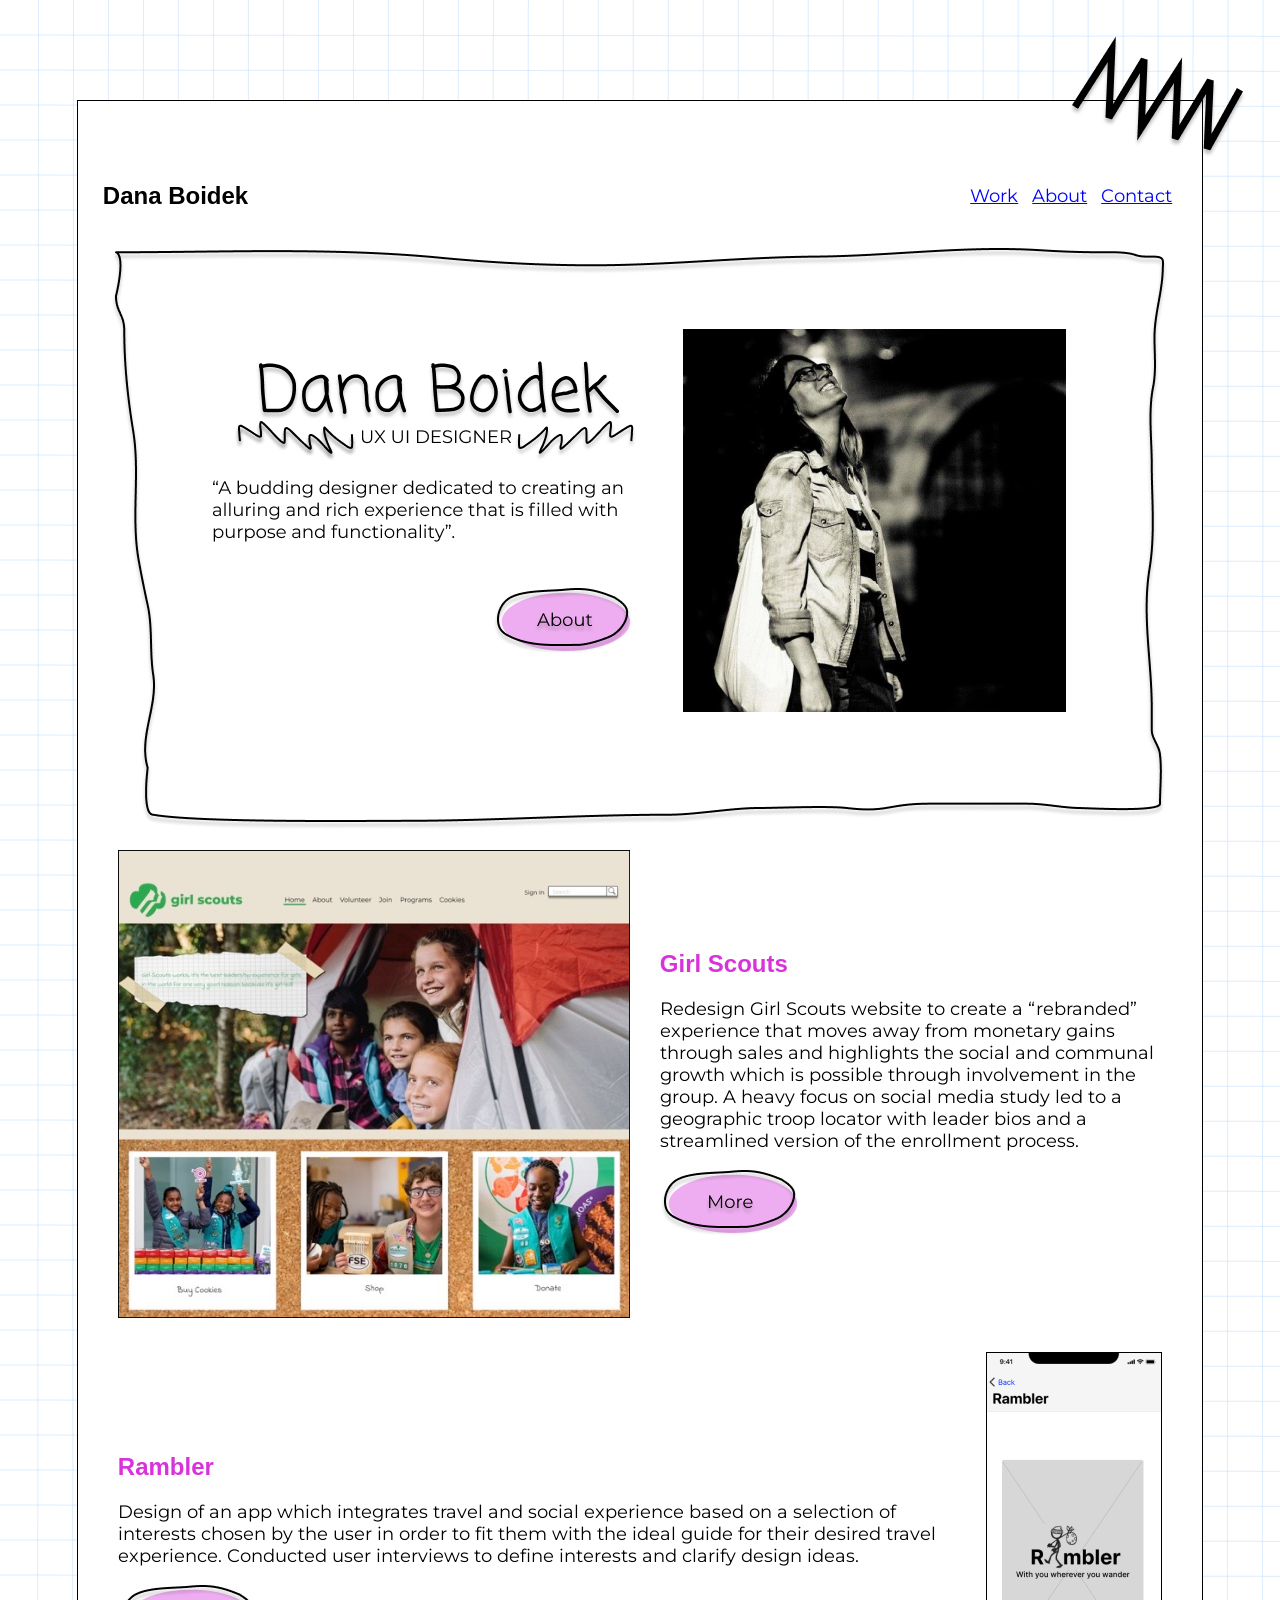
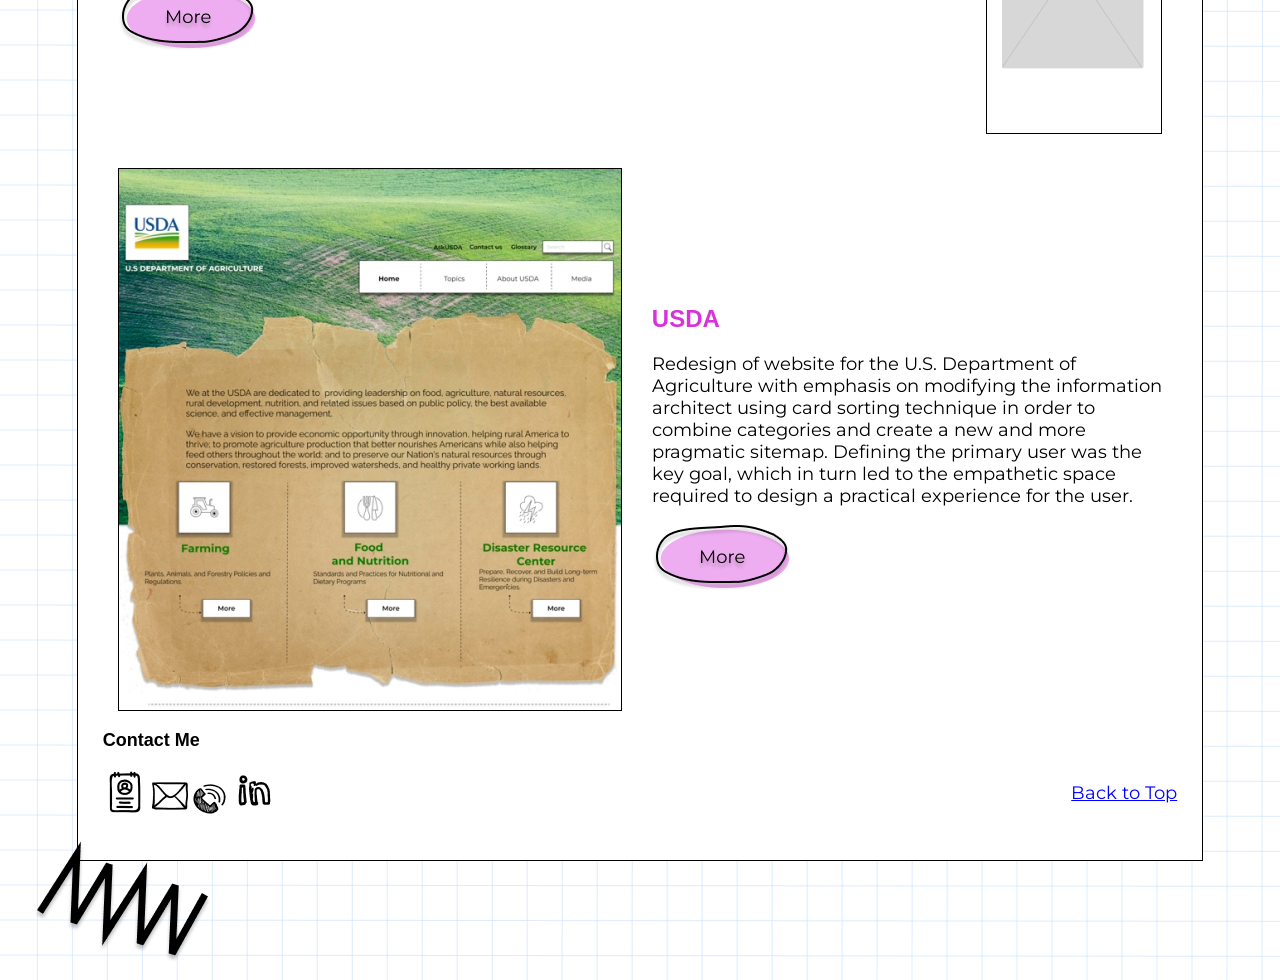
==== index.html @ ffc780bb "updated images" ====
<!DOCTYPE html>
<html lang="en">

<head>
  <meta charset="UTF-8">
  <meta name="viewport" content="width=device-width, initial-scale=1.0">
  <link href="style.css" type="text/css" rel="stylesheet">
  <title>Dana Boidek</title>
</head>

<body>

  <div class="outsidediv" id="backtotop">

  <div class="display-block">
    <img src="images/Vector_98.png" class="float-right">
  </div>

  <main>
      <header>
        <nav>
          <a href="index.html" id="logo"><h1>Dana Boidek</h1></a>
           <ul>
             <li><a href="#">Work</a></li>
             <li><a href="#">About</a></li>
             <li><a href="#">Contact</a></li>
           </ul>
         </nav>
     </header>

     <div class="insidediv">
       <a href="#">
         <img src="images/heroimg.png">
       </a>
     </div>

     <div class="flex-container">
       <div class="item-left">
         <img src="images/girlscouts.png">
       </div>
       <div class="item-right">
         <h2>Girl Scouts</h2>
         <p>Redesign Girl Scouts website to create a “rebranded” experience that moves away from monetary gains through sales and highlights the social and communal growth which is possible through involvement in the group. A heavy focus on social media study led to a geographic troop locator with leader bios and a streamlined version of the enrollment process.</p>
         <a href="#">
           <img src="images/more.png">
         </a>
       </div>
     </div>

     <div class="flex-container">
       <div class="item-left">
         <h2>Rambler</h2>
         <p>Design of an app which integrates travel and social experience based on a selection of interests chosen by the user in order to fit them with the ideal guide for their desired travel experience. Conducted user interviews to define interests and clarify design ideas.</p>
         <a href="#">
           <img src="images/more.png">
         </a>
       </div>
       <div class="item-right">
         <img src="images/rambler.png">
       </div>
     </div>

     <div class="flex-container">
       <div class="item-left">
         <img src="images/usda.png">
       </div>
       <div class="item-right">
         <h2>USDA</h2>
         <p>Redesign of website for the U.S. Department of Agriculture with emphasis on modifying the information architect using card sorting technique in order to combine categories and create a new and more pragmatic sitemap. Defining the primary user was the key goal, which in turn led to the empathetic space required to design a practical experience for the user.</p>
         <a href="#">
           <img src="images/more.png">
         </a>
       </div>
     </div>

  </main>

  <footer>
    <h6>Contact Me</h6>
    <div class="flex-container">
      <div class="contact-links">
        
        <ul>
          <li>
            <a href="#">
              <img src="images/resume.png">
            </a>
          </li>
          <li>
            <a href="#">
              <img src="images/mail.png">
            </a>
          </li>
          <li>
            <a href="#">
              <img src="images/phone.png">
            </a>
          </li>
          <li>
            <a href="#">
              <img src="images/linkdin.png">
            </a>
          </li>
        </ul>
      </div>

      <div class="backtotoplink">
        <a href="#backtotop">Back to Top</a>
      </div>

    </div>

    <img src="images/Vector_98.png"  class="float-left">

  </footer>

  </div>

</body>

</html>
---- style.css ----
/*********** Import Fonts ***********/

@import url('https://fonts.googleapis.com/css2?family=Coming+Soon&family=Montserrat&display=swap');

/*********** Background Image ***********/

body {
  background-image: url("images/Group_262.png");
}

/*********** Background Container ***********/

.outsidediv {
  background-color: white ;
  border: solid 1px  black ;
  width: 85%;
  margin: 100px auto ;
  padding: 25px;
}

/*********** Hero Section ***********/

.center {
  margin: 0 auto; 
}
.insidediv {
  text-align: center;
}
/*********** Fonts ***********/

h1 {
  font-family: 'Coming Soon', sans-serif;
  font-size: 24px;
}

h2 {
  font-family: 'Coming Soon', sans-serif;
  font-size: 24px;
  color: #d833db;


}
h6 {
  font-family: 'Coming Soon', sans-serif;
  font-size: 18px ;
  margin: 0;
}

p {
  font-family: 'Montserrat', sans-serif;
  font-size: 18px;
}

/*********** Header ***********/

header ul {
  float: right;
  color: black;
  margin: 0;
}

header li {
  display: inline-block;
  padding: 0px 5px;
  margin: 0;
  font-family: 'Montserrat', sans-serif;
  font-size: 18px;
}

header {
  display: inline;
  margin: 0;
  padding: 5px;
}

nav {
  display: flex;
  justify-content: space-between;
  align-items: center;
}

/*********** Link Styles ***********/

a {
  font-family: 'Montserrat', sans-serif;
  font-size: 18px;
  text-decoration: underline;
  color: blue;
}

a#logo {
  color: #000;
  text-decoration: none;
}

/*********** Footer ***********/

div.contact-links ul {

  list-style-type: none;
  padding: 0;
}

div.contact-links ul li {
  display: inline;
}

div.contact-links ul li a {
  text-decoration: none;
}
.contact-links {
  display: flex;
  justify-content: space-between;
  align-items: center;
}

footer div.flex-container {
  display: flex;
  justify-content: space-between;
  align-items: center;
}

/*********** Home Page Case Studies ***********/

div.flex-container {
  display: flex;
  justify-content: space-around;
  align-items: center;
}

.item-left img,
.item-right img {
  max-width: 40vw;
}

div.item-left,
div.item-right {
  padding: 15px 15px;
}

/*********** Decorative Element - Zig Zag ***********/

div.display-block {
  display: inline-block;
  width: 100%;
  height: 10px;
}

.float-right {
  float: right;
  position: relative;
  margin-top: -100px;
  left: 75px;
}

.float-left {
  float: left;
  position: relative;
  right: 75px;
}


a#logo {
  color: #000;
  text-decoration: none;
}

@media only screen and (min-width: 600px) {
/* desktop */
      .item1 {grid-area:header;}
      .item2 {grid-area:insidediv;}
      .item3 {grid-area: paragraph;}
      .item4 {grid-area: contact-links;}
      .item5 {grid-area: backbutton;}

.grid-container {
  display: grid;
  grid-template-areas: 
  'header header header header header header'
  'insidediv insidediv insidediv insidediv insidediv insidediv'
  'paragraph paragraph paragraph paragraph paragraph paragraph'
  'contact-links contact-links contact-links backbutton backbutton'
 ;
  grid-gap: 10px;
  padding: 10px; 

grid-template-rows: 75% 25%;
grid-template-columns: 75% 25%;
}

}




@media only screen and (max-width: 600px) {
/* mobile */
.item1 {grid-area:header;}
.item2 {grid-area:insidediv;}
.item3 {grid-area: paragraph;}
.item4 {grid-area: contact-links;}
.item5 {grid-area: backbutton;}

.grid-container {
  display: grid;
  grid-template-areas: 
  'header '
  'insidediv '
  'paragraph'
  'contact-links backbutton'
 ;
  grid-gap: 10px;
  padding: 100px; 

grid-template-rows: 75% 25%;
grid-template-columns: 10% ;
}

#logo {
  width: 50px; 
}

}


.aboutPhoto {
  width: 100%; 
}
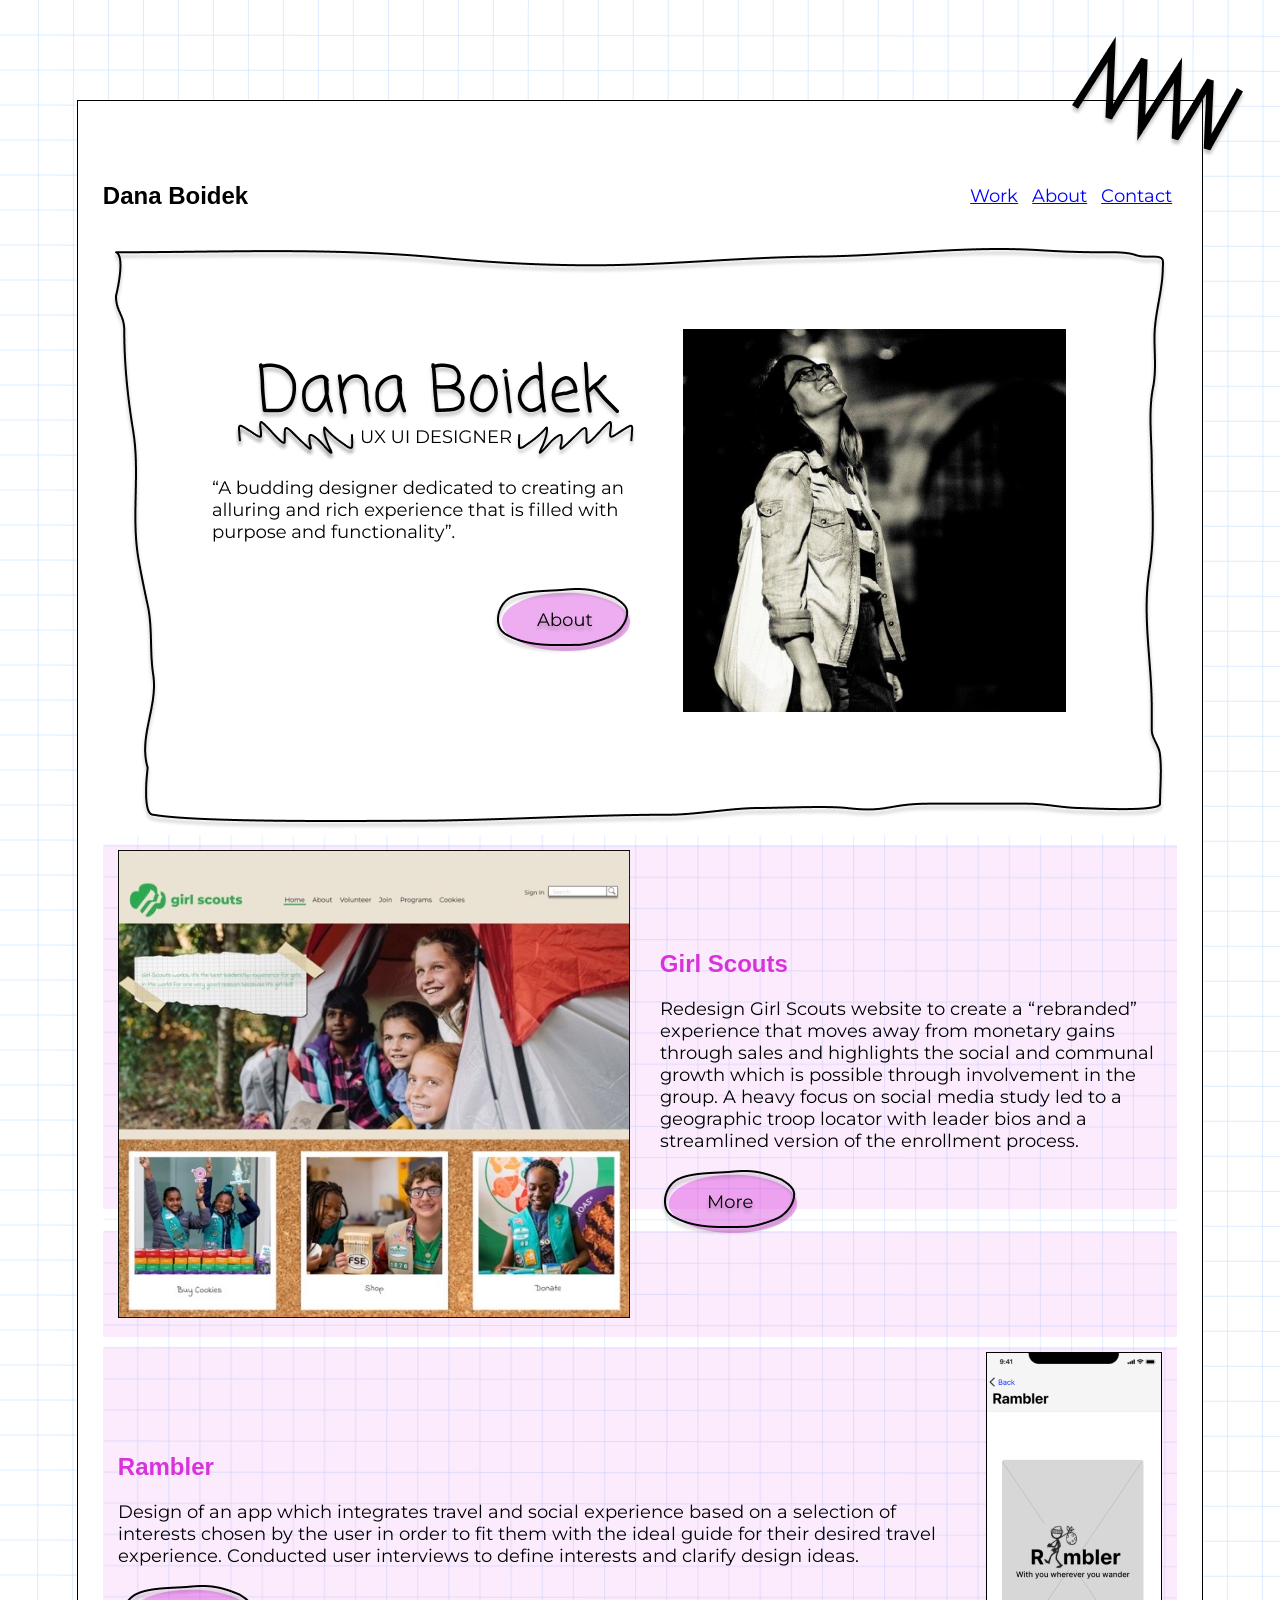
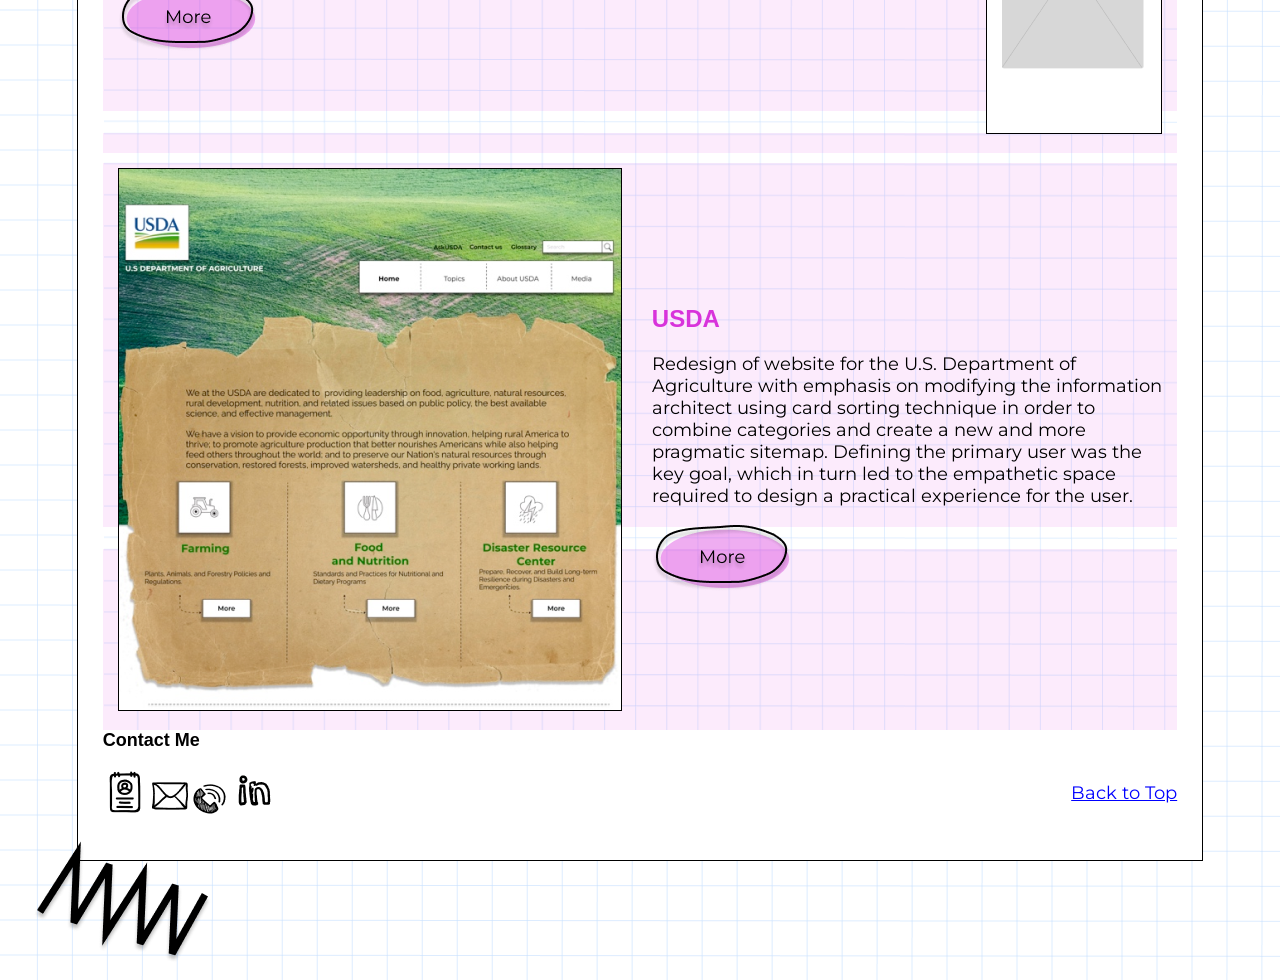
==== commit 3e6ff060: "." ====
--- a/index.html
+++ b/index.html
@@ -34,7 +34,7 @@
        </a>
      </div>
 
-     <div class="flex-container">
+     <div class="flex-container" id="GirlScouts">
        <div class="item-left">
          <img src="images/girlscouts.png">
        </div>
@@ -47,7 +47,7 @@
        </div>
      </div>
 
-     <div class="flex-container">
+     <div class="flex-container" id="Rambler">
        <div class="item-left">
          <h2>Rambler</h2>
          <p>Design of an app which integrates travel and social experience based on a selection of interests chosen by the user in order to fit them with the ideal guide for their desired travel experience. Conducted user interviews to define interests and clarify design ideas.</p>
@@ -60,7 +60,7 @@
        </div>
      </div>
 
-     <div class="flex-container">
+     <div class="flex-container"  id="USDA">
        <div class="item-left">
          <img src="images/usda.png">
        </div>
@@ -117,5 +117,6 @@
   </div>
 
 </body>
-
+<script src="https://ajax.googleapis.com/ajax/libs/jquery/3.4.1/jquery.min.js"></script>
+<script src="js/index.js"></script>
 </html>
--- a/style.css
+++ b/style.css
@@ -227,3 +227,18 @@
   width: 100%; 
 }
 
+#GirlScouts {
+  background-image: url("images/casestudygrid.png") ;
+
+
+}
+
+#Rambler {
+  background-image: url("images/casestudygrid.png");
+
+}
+
+#USDA {
+  background-image: url("images/casestudygrid.png");
+
+}
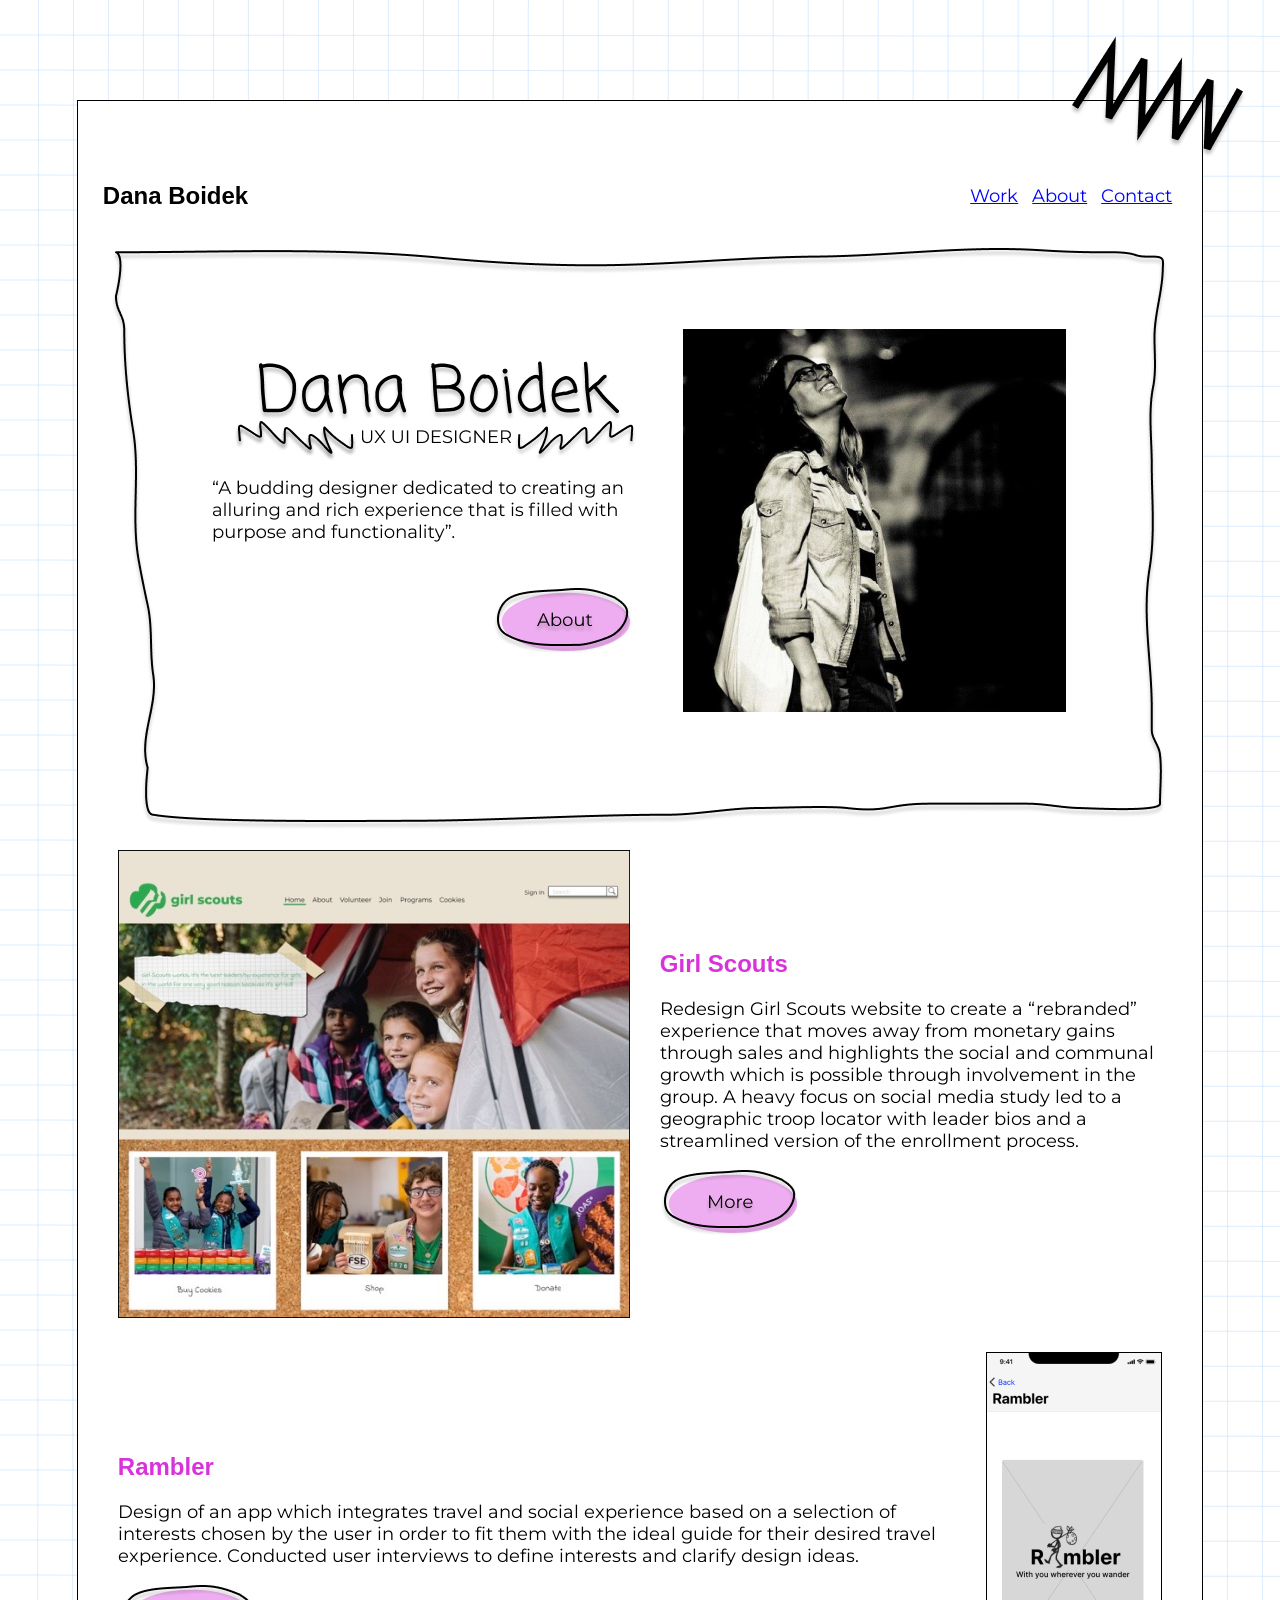
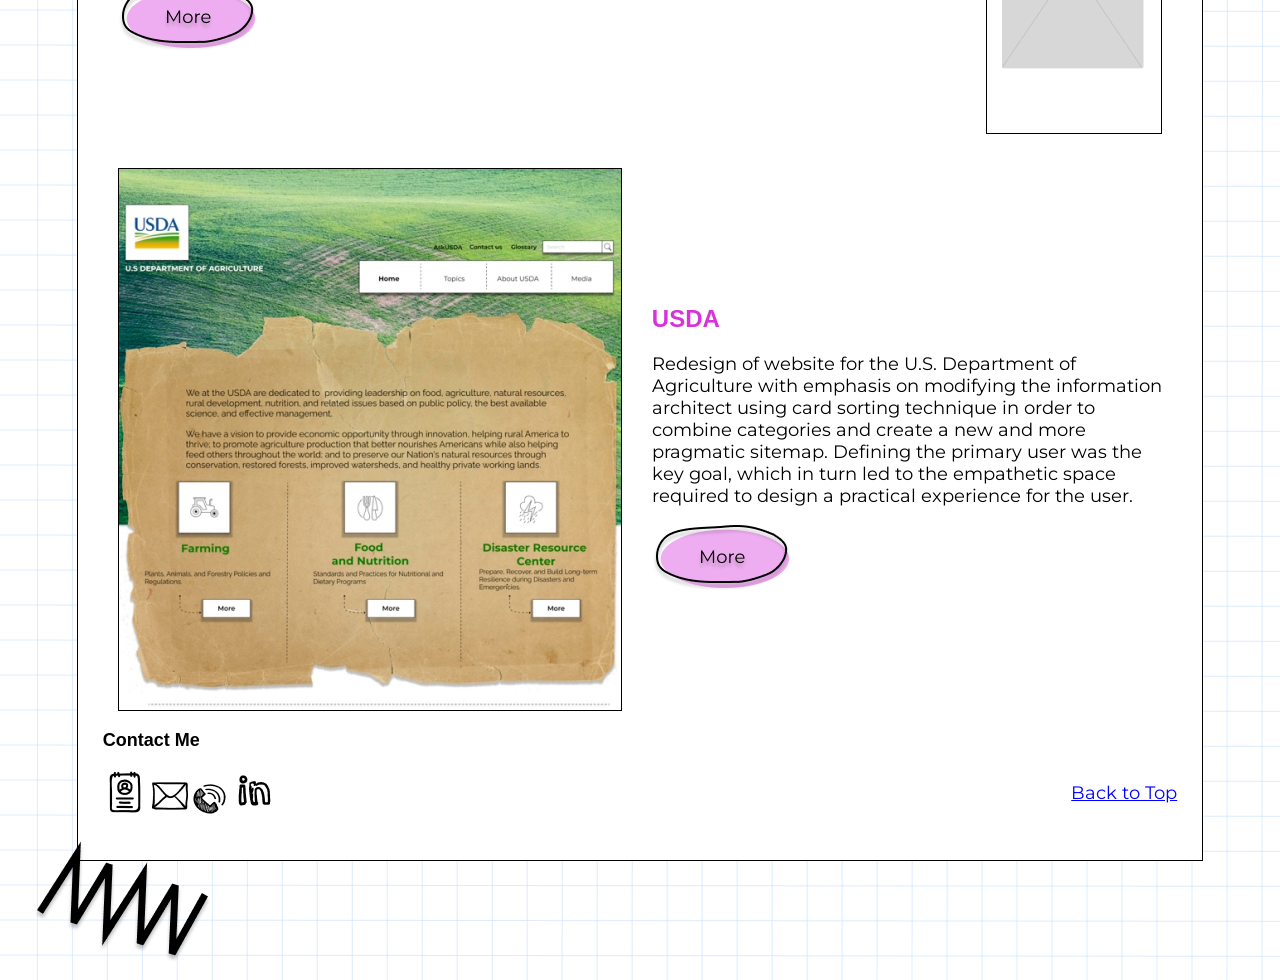
==== commit 1ff7f67b: "updates" ====
--- a/index.html
+++ b/index.html
@@ -35,6 +35,7 @@
      </div>
 
      <div class="flex-container" id="GirlScouts">
+       <div class="gridBg"> </div>
        <div class="item-left">
          <img src="images/girlscouts.png">
        </div>
@@ -48,6 +49,7 @@
      </div>
 
      <div class="flex-container" id="Rambler">
+      <div class="gridBgrambler"> </div>
        <div class="item-left">
          <h2>Rambler</h2>
          <p>Design of an app which integrates travel and social experience based on a selection of interests chosen by the user in order to fit them with the ideal guide for their desired travel experience. Conducted user interviews to define interests and clarify design ideas.</p>
@@ -61,6 +63,7 @@
      </div>
 
      <div class="flex-container"  id="USDA">
+      <div class="gridBg"> </div>
        <div class="item-left">
          <img src="images/usda.png">
        </div>
--- a/style.css
+++ b/style.css
@@ -136,6 +136,8 @@
 div.item-left,
 div.item-right {
   padding: 15px 15px;
+  position: relative;
+  z-index: 5px;
 }
 
 /*********** Decorative Element - Zig Zag ***********/
@@ -227,18 +229,45 @@
   width: 100%; 
 }
 
+/* case study area */
+
 #GirlScouts {
-  background-image: url("images/casestudygrid.png") ;
-
+position: relative;
 
 }
 
 #Rambler {
+position: relative;
+
+}
+
+#USDA {
+position: relative;
+}
+
+.gridBg {
   background-image: url("images/casestudygrid.png");
-
-}
-
-#USDA {
+  background-size: cover;
+  position: absolute;
+  top: 65px;
+  left: 0;
+  z-index:1px ;
+  width: 100%;
+  height: 364px;
+  display:none ;
+
+
+}
+
+.gridBgrambler {
   background-image: url("images/casestudygrid.png");
+  background-size: cover;
+  position: absolute;
+  top: 42px;
+  left: 0;
+  z-index:1px ;
+  width: 100%;
+  height: 334px;
+  display: none;
 
 }
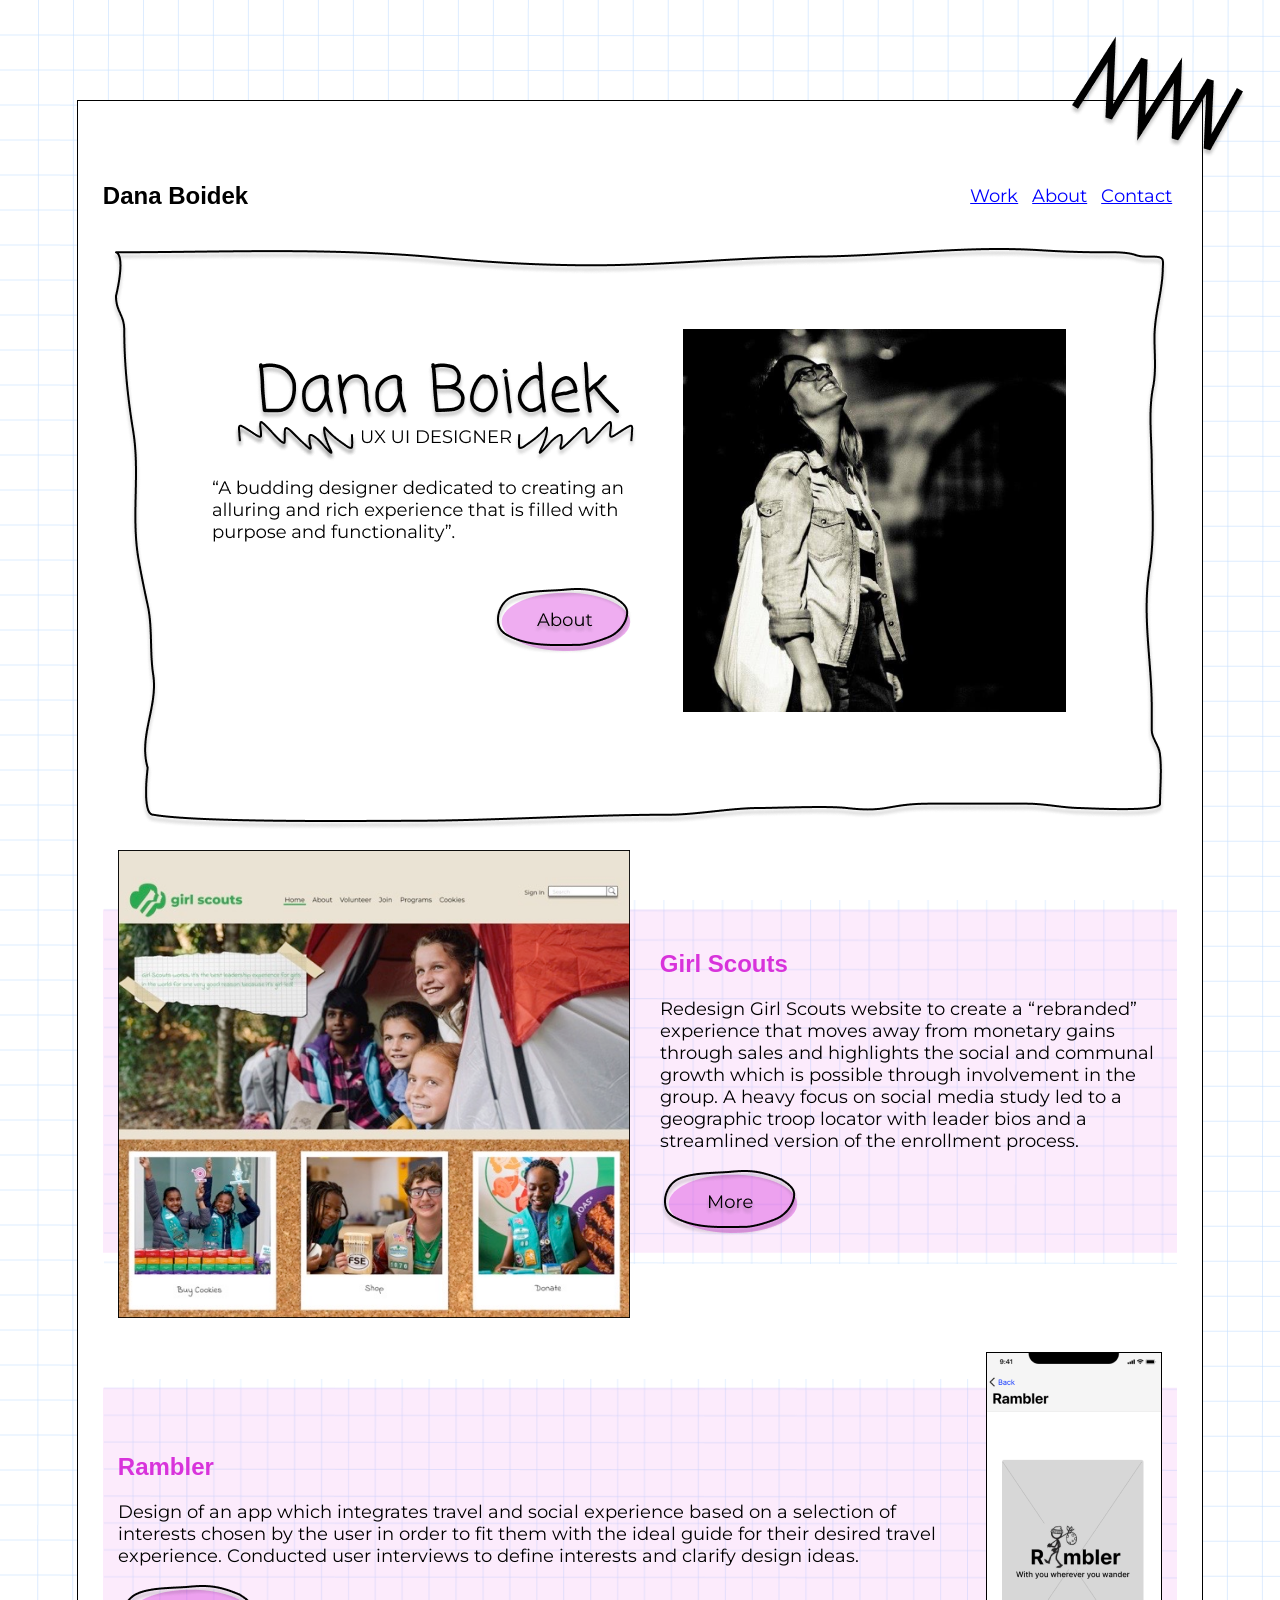
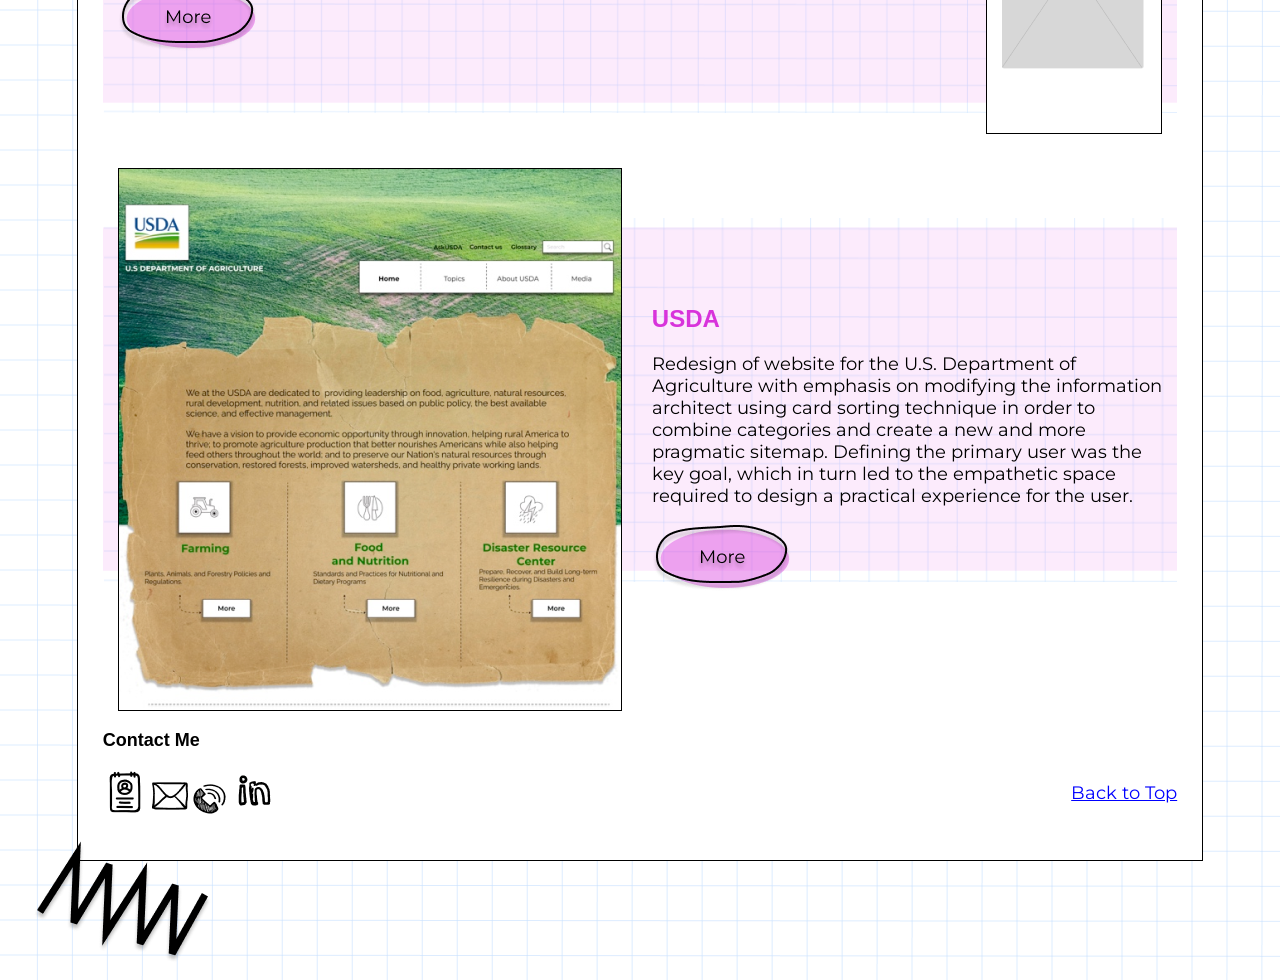
==== commit 9dfe80dc: "jquary animation" ====
--- a/index.html
+++ b/index.html
@@ -63,7 +63,7 @@
      </div>
 
      <div class="flex-container"  id="USDA">
-      <div class="gridBg"> </div>
+      <div class="gridBgg"> </div>
        <div class="item-left">
          <img src="images/usda.png">
        </div>
@@ -121,5 +121,8 @@
 
 </body>
 <script src="https://ajax.googleapis.com/ajax/libs/jquery/3.4.1/jquery.min.js"></script>
-<script src="js/index.js"></script>
+<script src="noframework.waypoints.min.js"></script>
+<script src="index.js"></script>
+
+
 </html>
--- a/style.css
+++ b/style.css
@@ -250,11 +250,27 @@
   background-size: cover;
   position: absolute;
   top: 65px;
-  left: 0;
+  left:2000px;
   z-index:1px ;
   width: 100%;
   height: 364px;
-  display:none ;
+  opacity: 0;
+  transition: all 1s ease; 
+
+
+}
+
+.gridBgg {
+  background-image: url("images/casestudygrid.png");
+  background-size: cover;
+  position: absolute;
+  top: 65px;
+  left:2000px;
+  z-index:1px ;
+  width: 100%;
+  height: 364px;
+  opacity: 0;
+  transition: all 1s ease; 
 
 
 }
@@ -264,10 +280,11 @@
   background-size: cover;
   position: absolute;
   top: 42px;
-  left: 0;
+  left: -150% ;
   z-index:1px ;
   width: 100%;
   height: 334px;
-  display: none;
+  opacity: 0;
+  transition: all 1s ease; 
 
 }
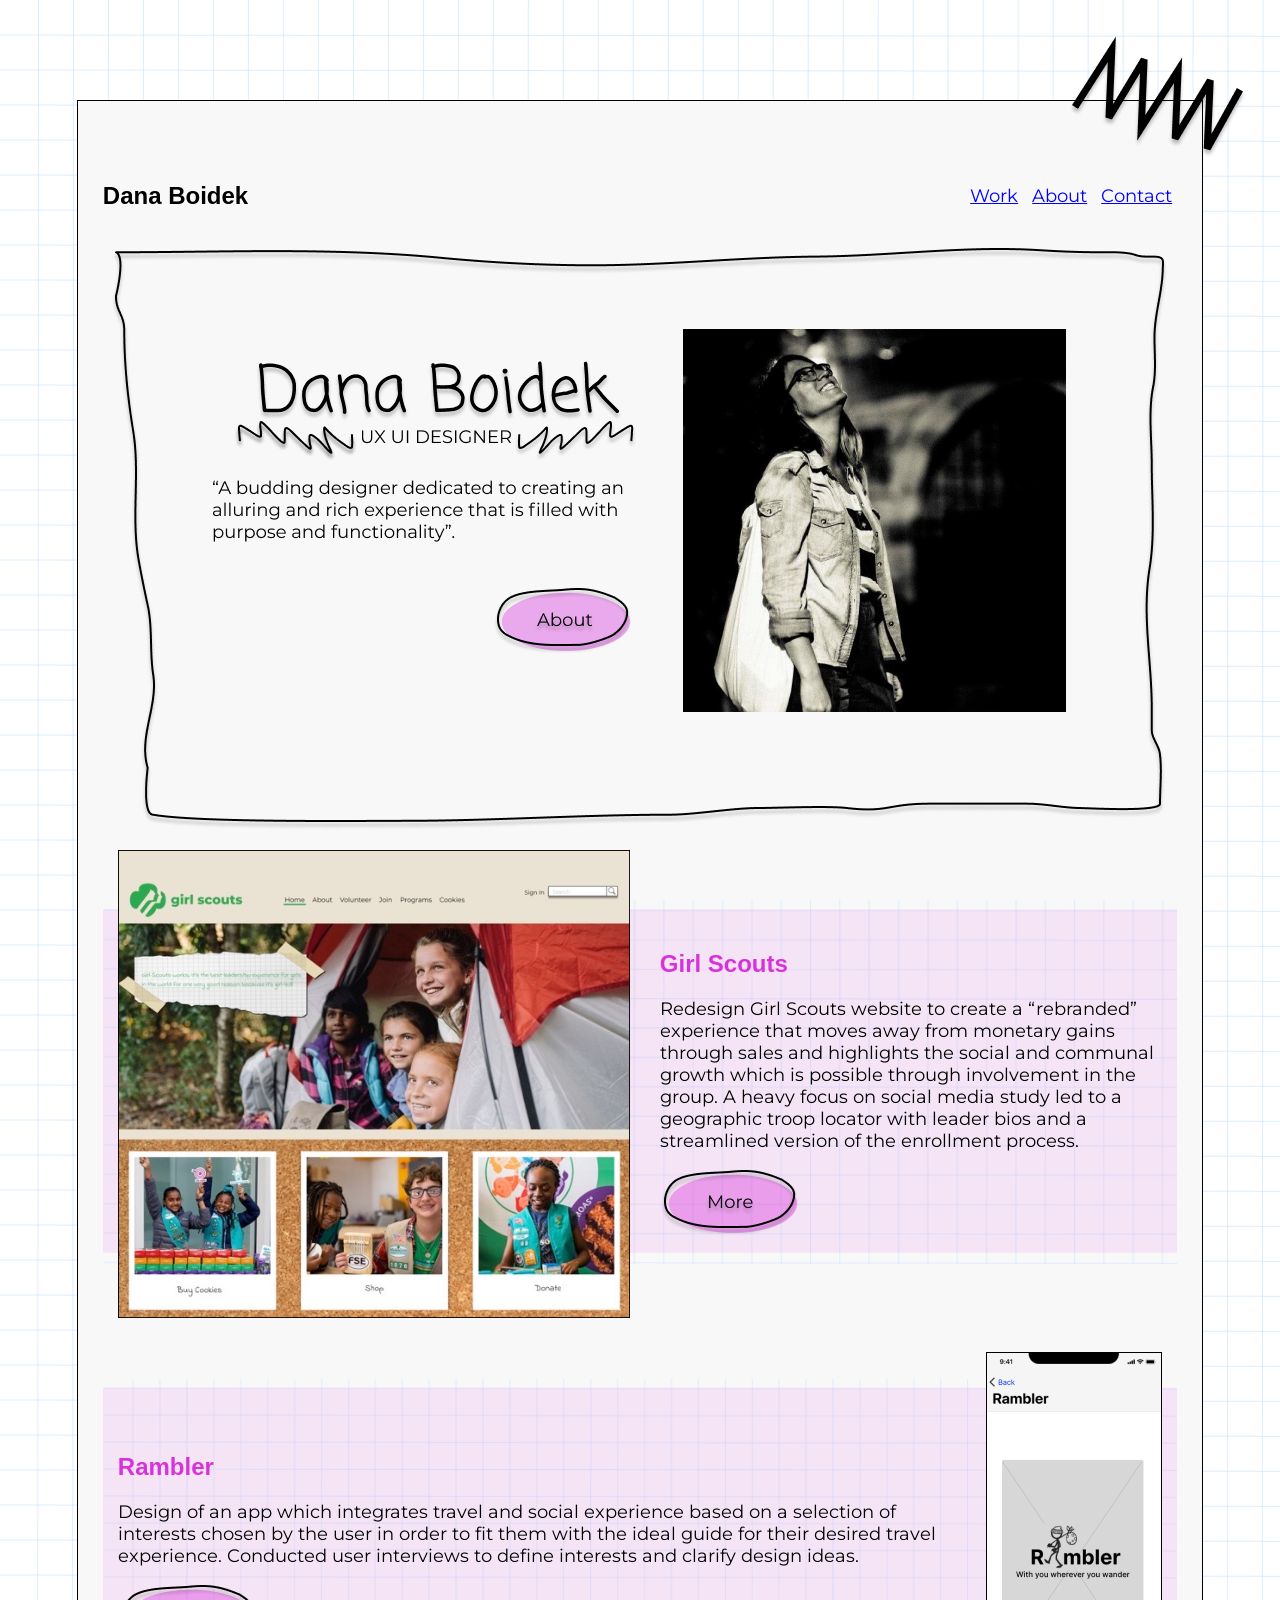
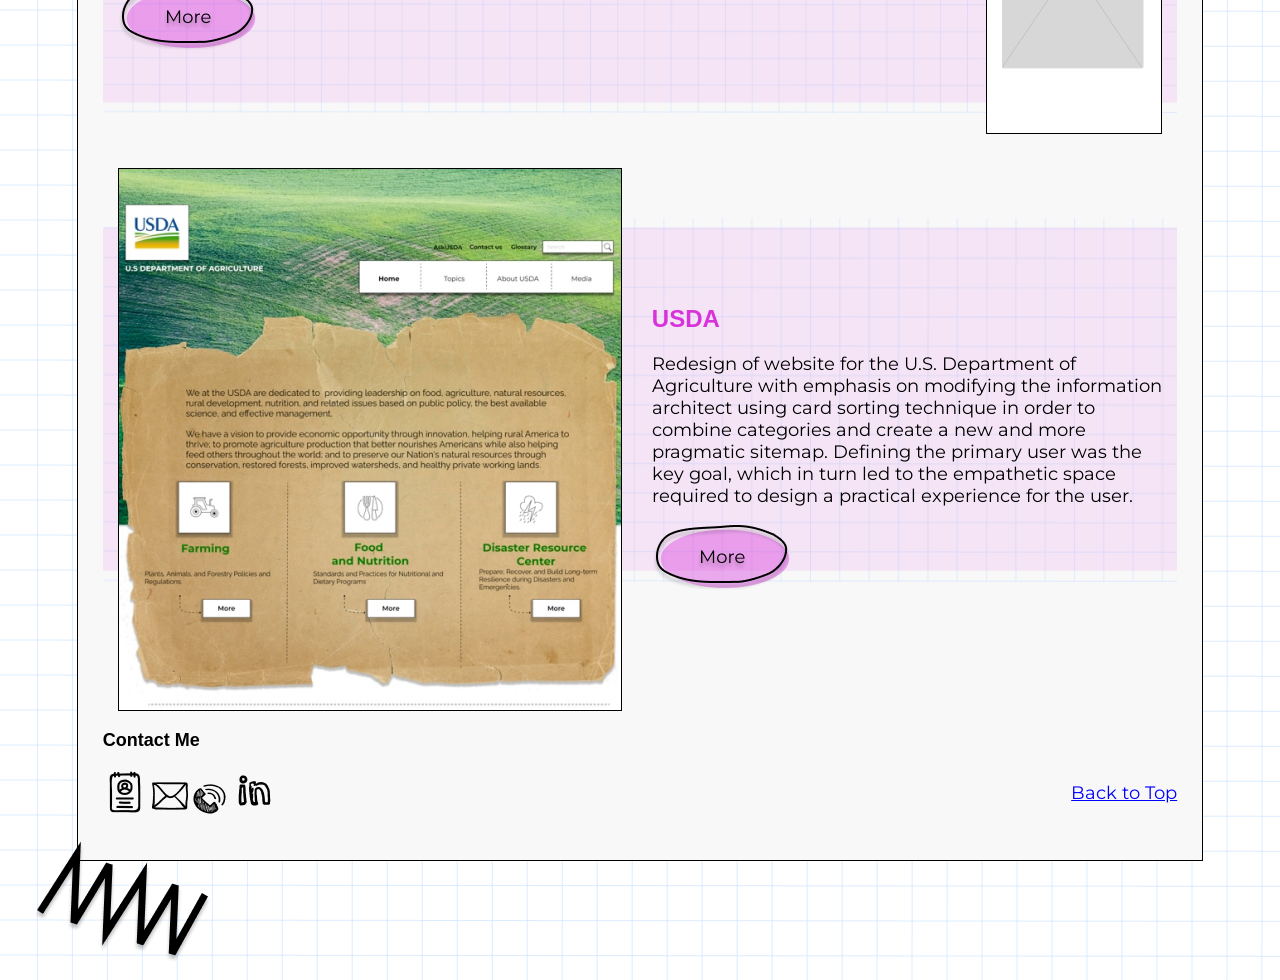
==== commit e204eb68: "1" ====
--- a/index.html
+++ b/index.html
@@ -2,6 +2,15 @@
 <html lang="en">
 
 <head>
+  <!-- Global site tag (gtag.js) - Google Analytics -->
+<script async src="https://www.googletagmanager.com/gtag/js?id=G-JRG1FPZ1K0"></script>
+<script>
+  window.dataLayer = window.dataLayer || [];
+  function gtag(){dataLayer.push(arguments);}
+  gtag('js', new Date());
+
+  gtag('config', 'G-JRG1FPZ1K0');
+</script>
   <meta charset="UTF-8">
   <meta name="viewport" content="width=device-width, initial-scale=1.0">
   <link href="style.css" type="text/css" rel="stylesheet">
@@ -21,8 +30,8 @@
         <nav>
           <a href="index.html" id="logo"><h1>Dana Boidek</h1></a>
            <ul>
-             <li><a href="#">Work</a></li>
-             <li><a href="#">About</a></li>
+             <li><a href="casestudy.html">Work</a></li>
+             <li><a href="about.html">About</a></li>
              <li><a href="#">Contact</a></li>
            </ul>
          </nav>
--- a/style.css
+++ b/style.css
@@ -11,13 +11,32 @@
 /*********** Background Container ***********/
 
 .outsidediv {
-  background-color: white ;
+  background-color:#f8f8f8 ;
   border: solid 1px  black ;
   width: 85%;
   margin: 100px auto ;
   padding: 25px;
 }
 
+.outsidediv1 {
+  background-color:#f8f8f8 ;
+  border: solid 1px  black ;
+  width: 85%;
+  margin: 100px auto ;
+  padding: 25px;
+
+}
+
+.navbar-brand {
+  font-family: 'Coming Soon', sans-serif;
+  font-size: 24px;
+
+}
+
+.nav-link {
+  font-family: 'Coming Soon', sans-serif;
+  font-size: 20px;
+}
 /*********** Hero Section ***********/
 
 .center {
@@ -287,4 +306,10 @@
   opacity: 0;
   transition: all 1s ease; 
 
-}+}
+
+.navbar-nav {
+  margin-left: auto;
+  margin-right: 0, !important;
+}
+
